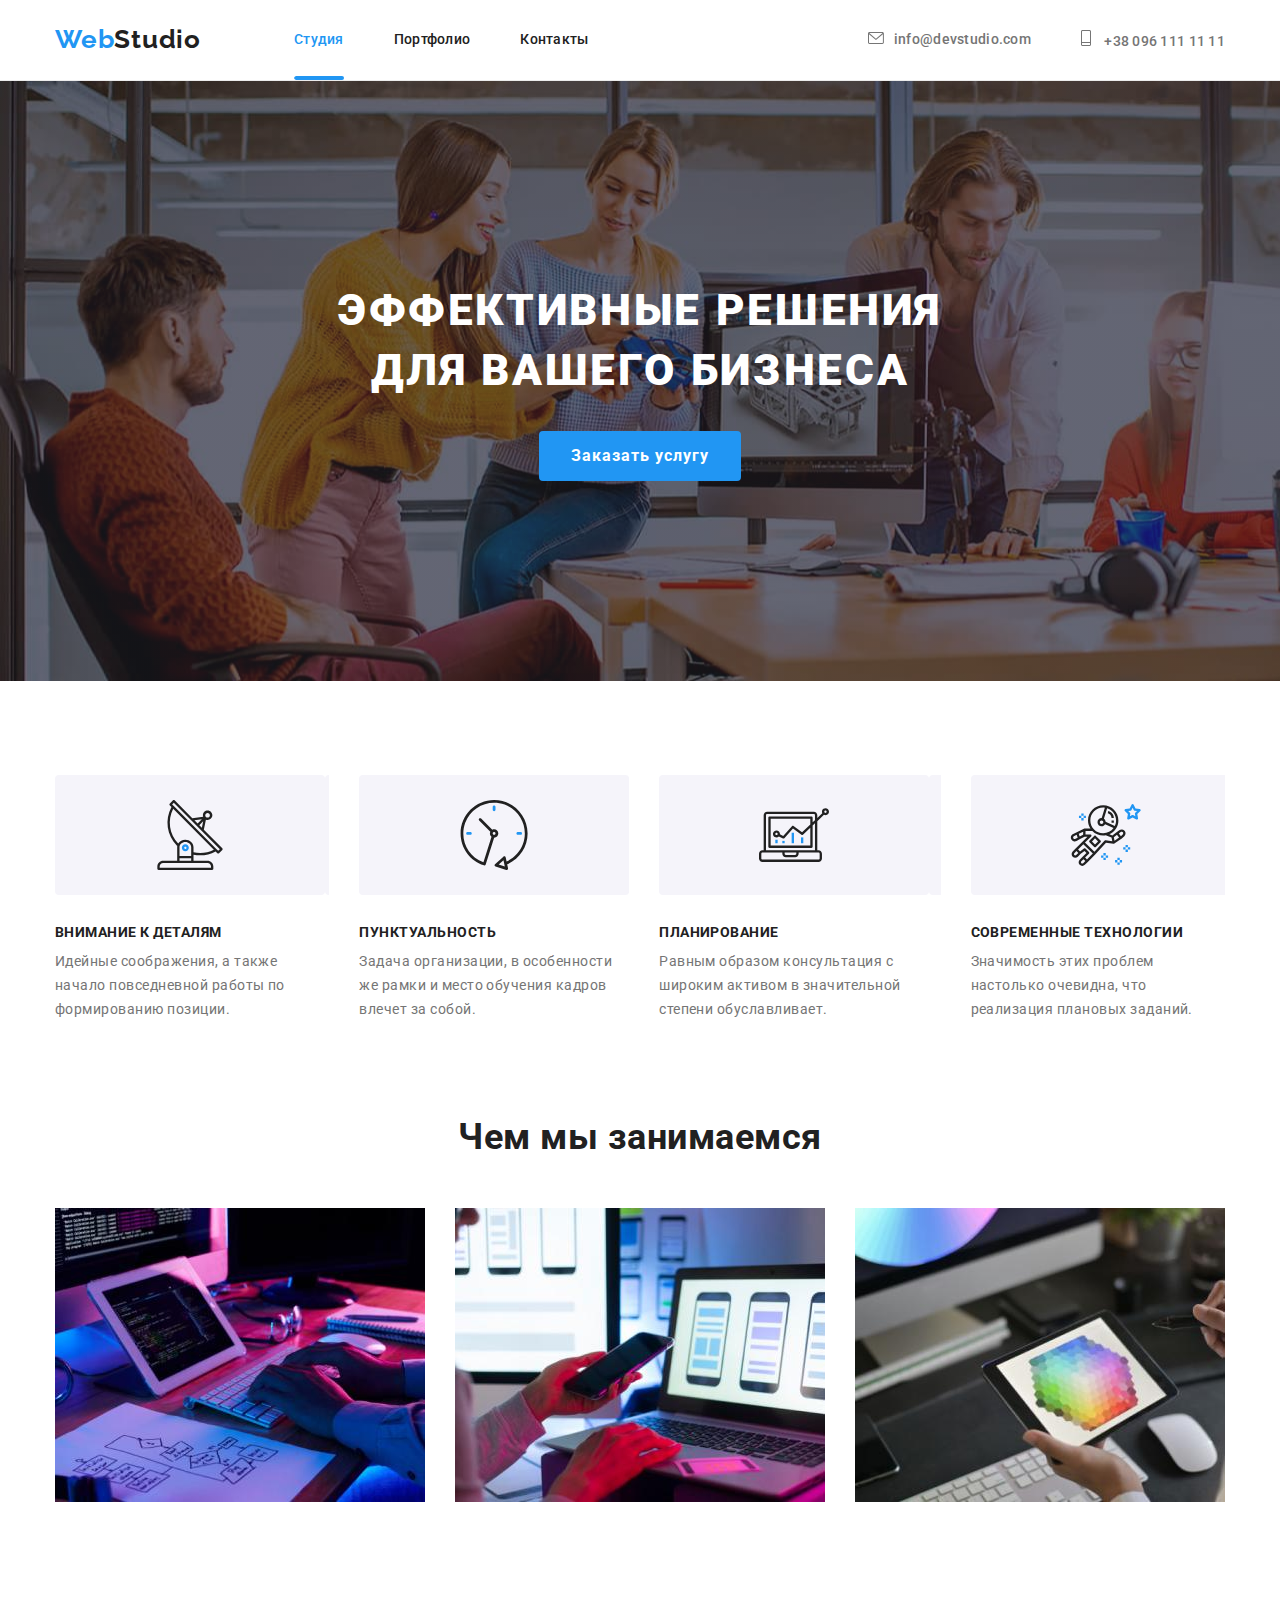
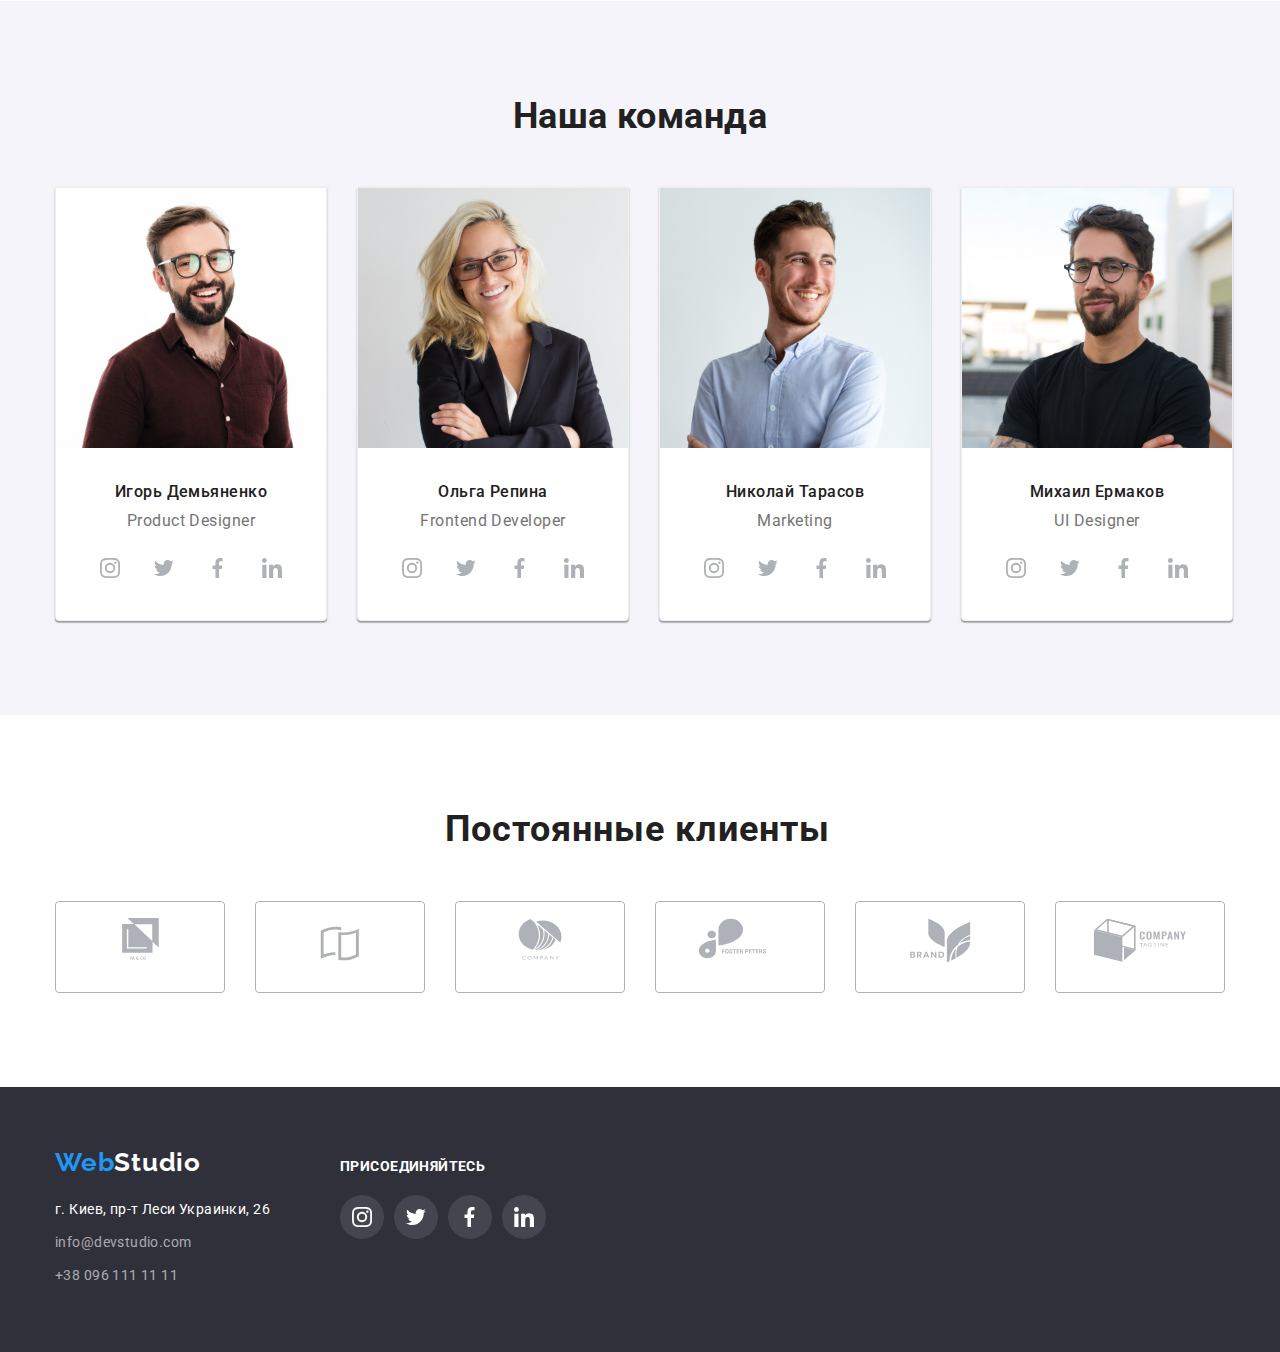
==== index.html @ eee0c43e "добавил подкчеркивание в хедере на текущей странице" ====
<!DOCTYPE html>
<html lang="ru">
<head>
    <meta charset="UTF-8">
    <meta http-equiv="X-UA-Compatible" content="IE=edge">
    <meta name="viewport" content="width=device-width, initial-scale=1.0">
    <title>"Эфективное решение для вашего бизнеса"</title>
    <link rel="preconnect" href="https://fonts.googleapis.com">
    <link rel="preconnect" href="https://fonts.gstatic.com" crossorigin>
<link rel="preconnect" href="https://fonts.googleapis.com">
<link rel="preconnect" href="https://fonts.gstatic.com" crossorigin>
<link href="https://fonts.googleapis.com/css2?family=Raleway:wght@700&family=Roboto:wght@400;500;700;900&display=swap" rel="stylesheet">    
<link rel="stylesheet" href="https://cdnjs.cloudflare.com/ajax/libs/modern-normalize/1.1.0/modern-normalize.min.css">
<link rel="stylesheet" href="./css/styles.css">
</head>
<body>
    <header class="hader">
        <div class="conteiner header">
            <a class="logo" href="index.html">Web<span class="logo studio">Studio</span></a>
            <nav class="navigation-nav">
                <ul class="navigation">
                    <li class="navigation-list"><a class="navigation-link current" href="index.html">Студия</a></li>
                    <li class="navigation-list"><a class="navigation-link" href="./portfolio.html">Портфолио</a></li>
                    <li class="navigation-list"><a class="navigation-link" href="index.html">Контакты</a></li>
                </ul>
            </nav>
            <ul class="contacts">
                <li class="cotacts-li"> 
                    <a class="contacts-link" href="emailto:info@devstudio.com"><svg class="image-contacts" width="16" height="12">
                        <use href="./image/symbol-defs.svg#icon-envelope"></use></svg>info@devstudio.com
                    </a>
                </li>
                <li class="contacts-li">
                    <a class="contacts-link" href="tel:+380961111111"><svg class="image-contacts" width="10" height="16">
                        <use href="./image/symbol-defs.svg#icon-telephone"></use></svg> +38 096 111 11 11
                    </a>
                </li>
            </ul>
        </div>
    </header>
        
    <main>
       <section class="section main">
            <div class="conteiner hero">
                <h1 class="main-title">Эффективные решения для вашего бизнеса</h1>
                <button class="main-button" type="button">Заказать услугу</button>
            </div>
        </section>
        <section class="section feature">
            <div class="conteiner">
                <ul class="feature-ul">
                    <li class="feature-li attention">
                        <h3 class="feature-title">Внимание к деталям</h3>
                        <p class="text">Идейные соображения, а также начало повседневной работы по формированию позиции.</p>
                    </li>
                    <li class="feature-li punctuality">
                        <h3 class="feature-title">Пунктуальность</h3>
                        <p class="text">Задача организации, в особенности же рамки и место обучения кадров влечет за собой.</p>
                    </li>
                    <li class="feature-li planning">
                        <h3 class="feature-title">Планирование</h3>
                        <p class="text">Равным образом консультация с широким активом в значительной степени обуславливает.</p>
                    </li>
                    <li class="feature-li technology">
                        <h3 class="feature-title">Современные технологии</h3>
                        <p class="text">Значимость этих проблем настолько очевидна, что реализация плановых заданий.</p>
                    </li>
                </ul>
            </div>
        </section>
        <section class="section activities">
            <div class="conteiner activities">
                <h2 class="activities-title">Чем мы занимаемся</h2>
                <ul class="activities-list">
                    <li class="activities-img">
                        <img src="./image/business1.jpg" width="370" alt="клавиатура и схемы">
                    </li>
                    <li class="activities-img">
                        <img src="./image/business2.jpg" width="370" alt="разработка мобильного приложения">
                    </li>
                    <li class="activities-img">
                        <img src="./image/business3.jpg" width="370" alt="цвета в приложении">
                    </li>
                </ul>
            </div>
        </section>
        <section class="section team">
            <div class="conteiner">
                <h2 class="team-title">Наша команда</h2>
                <ul class="team-ul">
                    <li class="team-list">
                        <img src="./image/фото1.jpg" width="270" alt="фото Игоря">
                        <h3 class="name">Игорь Демьяненко</h3>
                        <p class="job">Product Designer</p>
                        <ul class="social-ul">
                            <li class="social-li"><a class="social-link" href=""><svg class="social-image"><use href="./image/symbol-defs.svg#icon-instagram"></use></svg></a></li>
                            <li class="social-li"><a class="social-link" href=""><svg class="social-image"><use href="./image/symbol-defs.svg#icon-twt"></use></svg></a></li>
                            <li class="social-li"><a class="social-link" href=""><svg class="social-image"><use href="./image/symbol-defs.svg#icon-fb"></use></svg></a></li>
                            <li class="social-li"><a class="social-link" href=""><svg class="social-image"><use href="./image/symbol-defs.svg#icon-linkedin-1"></use></svg></a></li>

                        </ul>
                    </li>
                    <li class="team-list">
                        <img src="./image/фото2.jpg" width="270" alt="фото Ольги">
                        <h3 class="name">Ольга Репина</h3>
                        <p class="job">Frontend Developer</p>
                        <ul class="social-ul">
                            <li class="social-li"><a class="social-link" href=""><svg class="social-image"><use href="./image/symbol-defs.svg#icon-instagram"></use></svg></a></li>
                            <li class="social-li"><a class="social-link" href=""><svg class="social-image"><use href="./image/symbol-defs.svg#icon-twt"></use></svg></a></li>
                            <li class="social-li"><a class="social-link" href=""><svg class="social-image"><use href="./image/symbol-defs.svg#icon-fb"></use></svg></a></li>
                            <li class="social-li"><a class="social-link" href=""><svg class="social-image"><use href="./image/symbol-defs.svg#icon-linkedin-1"></use></svg></a></li>

                        </ul>
                    </li>
                    <li class="team-list">
                        <img src="./image/фото3.jpg" width="270" alt="фото Николая">
                        <h3 class="name">Николай Тарасов</h3>
                        <p class="job">Marketing</p>
                        <ul class="social-ul">
                            <li class="social-li"><a class="social-link" href=""><svg class="social-image"><use href="./image/symbol-defs.svg#icon-instagram"></use></svg></a></li>
                            <li class="social-li"><a class="social-link" href=""><svg class="social-image"><use href="./image/symbol-defs.svg#icon-twt"></use></svg></a></li>
                            <li class="social-li"><a class="social-link" href=""><svg class="social-image"><use href="./image/symbol-defs.svg#icon-fb"></use></svg></a></li>
                            <li class="social-li"><a class="social-link" href=""><svg class="social-image"><use href="./image/symbol-defs.svg#icon-linkedin-1"></use></svg></a></li>
                        </ul>
                    </li>
                    <li class="team-list">
                        <img src="./image/фото4.jpg" width="270" alt="фото Михаила">
                        <h3 class="name">Михаил Ермаков</h3>
                        <p class="job">UI Designer</p>
                        <ul class="social-ul">
                            <li class="social-li"><a class="social-link" href=""><svg class="social-image"><use href="./image/symbol-defs.svg#icon-instagram"></use></svg></a></li>
                            <li class="social-li"><a class="social-link" href=""><svg class="social-image"><use href="./image/symbol-defs.svg#icon-twt"></use></svg></a></li>
                            <li class="social-li"><a class="social-link" href=""><svg class="social-image"><use href="./image/symbol-defs.svg#icon-fb"></use></svg></a></li>
                            <li class="social-li"><a class="social-link" href=""><svg class="social-image"><use href="./image/symbol-defs.svg#icon-linkedin-1"></use></svg></a></li>
                        </ul>
                    </li>
                </ul>
            </div>
        </section>
        <section class="section clients">
            <div class="conteiner"> 
                <h2 class="title-clients">Постоянные клиенты</h2>
                <ul class="clients-ul">
                    <li class="clients-li"><a href="" class="clients-link"><svg class="icon-clients" width="41" height="42"><use href="./image/symbol-defs.svg#icon-gr1"></use></svg></a></li>
                    <li class="clients-li"><a href="" class="clients-link"><svg class="icon-clients" width="40" height="52"><use href="./image/symbol-defs.svg#icon-gr2"></use></svg></a></li>
                    <li class="clients-li"><a href="" class="clients-link"><svg class="icon-clients" width="44" height="42"><use href="./image/symbol-defs.svg#icon-gr3"></use></svg></a></li>
                    <li class="clients-li"><a href="" class="clients-link"><svg class="icon-clients" width="85" height="41"><use href="./image/symbol-defs.svg#icon-gr4"></use></svg></a></li>
                    <li class="clients-li"><a href="" class="clients-link"><svg class="icon-clients" width="63" height="45"><use href="./image/symbol-defs.svg#icon-gr5"></use></svg></a></li>
                    <li class="clients-li"><a href="" class="clients-link"><svg class="icon-clients" width="94" height="44"><use href="./image/symbol-defs.svg#icon-gr6"></use></svg></a></li>

                </ul>
            </div>

        </section>
    </main>
    <footer class="section-footer">
       <div class="conteiner footer">
            <div class="primary">
                <a class="logo white" href="index.html">Web<span class="footer-studio">Studio</span></a>
                <address class="adress-footer">
                    <p class="adress">г. Киев, пр-т Леси Украинки, 26</p>
                    <ul class="list">
                        <li><a class="contacts-footer" href="emailto:info@devstudio.com">info@devstudio.com </a></li>
                        <li><a class="contacts-footer tel" href="tel:+380961111111"> +38 096 111 11 11</a></li>
                    </ul>
                </address>
            </div>
            <div class="second">
                <h2 class="title-footer">Присоединяйтесь</h2>
                <ul class="social-footer">
                    <li class="footer-li"><a href="" class="footer-link"><svg class="icon-footer"><use href="./image/symbol-defs.svg#icon-instagram"></use></svg></a></li>
                    <li class="footer-li"><a href="" class="footer-link"><svg class="icon-footer"><use href="./image/symbol-defs.svg#icon-twt2"></use></svg></a></li>
                    <li class="footer-li"><a href="" class="footer-link"><svg class="icon-footer"><use href="./image/symbol-defs.svg#icon-fb2"></use></svg></a></li>
                    <li class="footer-li"><a href="" class="footer-link"><svg class="icon-footer"><use href="./image/symbol-defs.svg#icon-linkedin-1-1"></use></svg></a></li>
                </ul>
            </div>
        </div>
    </footer>
</body>
</html>
---- css/styles.css ----
:root {
    --primary-text-color: #757575;
    --title-text-color: #212121;
    --accent-color: #2196F3;
}


a {
    text-decoration: none;
    cursor: default;
}



body {
    color:var(--primary-text-color);
    background-color: #ffffff;
    font-family: roboto, sans-serif;
    letter-spacing: 0.03em;
}
ul {
    padding-inline-start: 0;
    margin-block-start: 0;
    margin-block-end: 0;
    list-style: none;
}
p {
    display: none;
    margin-block-start: 1em;
    margin-block-end: 1em;
    margin-inline-start: 0px;
    margin-inline-end: 0px;
}


.conteiner {
    width: 1200px;
    margin-left: auto;
    margin-right: auto;
    padding-left: 15px;
    padding-right: 15px;
    

}


.section {
    padding-top: 94px;
    padding-bottom: 94px;
}

/* секция хедер */

.logo {
    padding-right: auto;
    padding-top: 24px;
    padding-bottom: 25px;
    font-family: 'Raleway';
    font-style: normal;
    font-weight: 700;
    font-size: 26px;
    line-height: 1.19;
    letter-spacing: 0.03em;
    color: #2196F3; 
    
}
.studio {
    color: var(--title-text-color);
    margin-left: 0;
    padding-left: 0;
}

header {
    border-bottom: 1px solid #ECECEC;
}

.header {
    display: flex;
    align-items: center;
    margin-bottom: 0;
    
}

.navigation {
    display: flex;
    padding-left: 93px;
    margin-bottom: 0;
    margin-top: 0;
}


.navigation-link {
    padding-top: 32px;
    display: block;
    color: var(--title-text-color);
    font-family: 'Roboto';
    font-style: normal;
    font-weight: 500;
    font-size: 14px;
    line-height: 1.14;
    letter-spacing: 0.02em;
    
}
.navigation-list + .navigation-list {
    margin-left: 50px;
}

.contacts {
    display: flex;
    margin-left: auto;
    margin-bottom: 0;
    padding-left: 0;
    margin-top: 0;
    
}
.contacts-li {
    margin-left: 50px;
    
}

.navigation :hover, 
.navigation :focus {
    color: var(--accent-color);
}



.contacts-link {
    min-width: 142px;
    padding-top: 32px;
    padding-bottom: 32px;
    color: var(--primary-text-color);
    font-family: 'Roboto';
    font-weight: 500;
    font-size: 14px;
    line-height: 1.14;
    letter-spacing: 0.02em;
    
}

.contacts-link:hover,
.contacts-link:focus {
    fill: var(--accent-color);
    color: var(--accent-color);
}

.image-contacts {
    margin-right: 10px;
    fill: currentColor;
}
.current {
    color: var(--accent-color);
}
.current::after {
    content: "";
    background-image: url(../image/hover.svg);
    margin-top: 28px;
    display: block;
    width: 100%;
    height: 4px;
    border-radius: 2px;
}

/* главная секция */
.main {
    background-image: linear-gradient(to right,
            #2F303A66, rgba(47, 48, 58, 0.4)), url(../image/Img.jpg);
    text-align: center;
    padding-top: 200px;
    padding-bottom: 200px;

}

.main-title {
    margin-top: 0;
    margin-left: auto;
    margin-right: auto;
    margin-bottom: 30px;
    
    
    color: #FFFFFF;
    font-weight: 900;
    font-size: 44px;
    line-height: 1.36;
    letter-spacing: 0.06em;
    text-transform: uppercase;
    width: 696px;
    
    
    
}
.main-button {
    display: inline-block;
    cursor: pointer;
    padding: 10px 32px;
    
    min-width: 136px;
    color: #FFFFFF;
    background-color: #2196F3;
    font-weight: 700;
    font-size: 16px;
    line-height: 1.87;
    text-align: center;
    letter-spacing: 0.06em;
    border: 0;
    border-radius: 4px;
       
}

/* наши преимущества */
.feature {
    
    margin-left: auto;
    margin-right: auto;
}

.feature-ul {
    display: flex;
    align-items: center;
    margin-bottom: 0;
    margin-top: 0;
    padding-left: 0;

}
.attention::before{
background-image: url(../image/Group\ 1.svg);
content: "";
display: block;
height: 120px;
}

.punctuality::before{
    background-image: url(../image/Group\ 2.svg);
        content: "";
        display: block;
        height: 120px;
}
.planning::before {
    background-image: url(../image/Group\ 33.svg);
        content: "";
        display: block;
        height: 120px;
       
}

.technology::before {
    background-image: url(../image/Group\ 4.svg);
        content: "";
        display: block;
        height: 120px;
}

.feature-li + .feature-li {
    margin-left: 30px;
}
.feature-title {
    color: var(--title-text-color);
    font-weight: 700;
    font-size: 14px;
    line-height: 1.14;
    text-transform: uppercase;
    margin-top: 30px;
    margin-bottom: 10px;
    
}
.text {
    margin-top: 0;
    margin-bottom: 0;
    font-weight: 400;
    font-size: 14px;
    line-height: 1.71;
    display: block;
}

/* чем мы занимаемся */

.activities {
    margin-bottom: 0;
    padding-top: 0;
}
.activities-title {
    margin-bottom: 50px;
    margin-top: 0;
    text-align: center;

    color: var(--title-text-color);
    font-weight: 700;
    font-size: 36px;
    line-height: 42px;
        
}
.activities-list {
    display: flex;
    align-items: center;
    margin-bottom: 0;
    padding-left: 0;
    margin-top: 0;
}

.activities-img+.activities-img {
    padding-left: 30px;
}
/* наша команда */
.team {
    margin-top: 0;
    background: #F5F4FA;
    
}
.team-title {
    margin-top: 0;
    margin-bottom: 50px;
    color: var(--title-text-color);
    font-weight: 700;
    font-size: 36px;
    line-height: 1.17;
    text-align: center;
    
}

.team-list {
    border: 1px solid #EEEEEE;
    background: #ffffff;
    box-shadow: 0px 1px 3px rgba(0, 0, 0, 0.12), 0px 1px 1px rgba(0, 0, 0, 0.14), 0px 2px 1px rgba(0, 0, 0, 0.2);
    border-radius: 0px 0px 4px 4px;
}


.team-ul {
    display: flex;
    
}
.team-list + .team-list {
    margin-left: 30px;
}
.name {
    color: var(--title-text-color);
    font-weight: 500;
    font-size: 16px;
    line-height: 1.19;
    text-align: center;
    margin-bottom: 10px;
    margin-top: 30px;
    
}
.job {
    font-weight: 400;
    font-size: 16px;
    line-height: 1.19;
    text-align: center;
    margin-top: 0;
    display: block;
    width: 270px;
}
.social-ul {
    display: flex;
    margin-left: auto;
    margin-right: auto;
    margin-bottom: 30px;
    margin-top: 16px;
    width: 206px;
    
}
.social-image {
    width: 20px;
    height: 20px;
    
}
.social-link {
    width: 44px;
    height: 44px;
    border-radius: 50%;
    display: flex;
    padding: 12px;
    fill: #AFB1B8;
}

.social-link:hover,
.social-link:focus {
    background-color: var(--accent-color);
    fill: #ffffff;
}


.social-li + .social-li {
    margin-left: 10px;
}
/* секция клиенты */

.clients {
    
    margin-left: auto;
    margin-right: auto;
    text-align: center;
    
}
.title-clients {
    display: flex;
    width: 391px;
    font-family: 'Roboto';
    font-style: normal;
    font-weight: 700;
    font-size: 36px;
    line-height: 1.16;
    letter-spacing: 0.03em;
    color: #212121;
    margin-bottom:0;
    margin-top: 0;
    margin-left: auto;
    margin-right: auto;
    padding: 0;
    margin-block-start: 0;
    margin-block-end: 0;
}

.clients-ul {
    display: flex;
    width: 1170px;
    justify-content: center;
    text-align: center;
    color: #AFB1B8;
    margin-top: 50px;
}

.clients-li {
   
    display: flex;
}
.clients-li + .clients-li {
    margin-left: 30px;
}

.clients-link {
    display: flex;
    padding: 16px 32px;
    fill: #AFB1B8;
    width: 170px;
    height: 92px;
    text-align: center;
    justify-content: center;
    border: 1px solid #AFB1B8;
    border-radius: 4px;
}

.icon-clients {
    color: currentColor;
}


 .clients-link:hover,
 .clients-link:focus {
    fill: #2196F3;
    border: 1px solid #2196F3;
 }



/* футер */
.section-footer {
    background-color: #2F303A;
    margin-right: auto;
    color: var(--primary-text-color);
    padding-top: 60px;
    padding-bottom: 60px;
    display: flex;
   
    
}

.footer {
    display: flex;
}

.primary {
    margin-right: 70px;
}

.footer-studio {
    font-weight: 700;
    font-size: 26px;
    line-height: 1.19;
    letter-spacing: 0.03em;
    color: #FFFFFF
}
.adress-foter {
    padding-bottom: 60px;
    display: flex;
}

.white {
    display: block;
    margin-bottom: 20px;
    
    padding: 0;
}
.adress {
    margin-top: 0;
    margin-bottom: 9px;
    color: #ffffff;
    font-family: 'Roboto';
    font-style: normal;
    font-weight: 400;
    font-size: 14px;
    line-height: 1.71;
    letter-spacing: 0.03em;
    display: block;
    
}
.contacts-footer {
    display: block;
    margin-bottom: 9px;
    color: rgba(255, 255, 255, 0.6);
    text-decoration: none;
    cursor: default;
    font-family: 'Roboto';
    font-style: normal;
    font-weight: 400;
    font-size: 14px;
    line-height: 1.71;
    letter-spacing: 0.03em;
}
.tel {
    margin-bottom: 0;
}
.list {
    margin-top: 0;
    margin-bottom: 4px;
    padding-left: 0;
    
}



.list :hover, 
.list :focus {
color: var(--accent-color);
}

.second {
    
    width: 206px;
}
.title-footer {
    font-family: 'Roboto';
    font-style: normal;
    font-weight: 700;
    font-size: 14px;
    line-height: 1.14;
    letter-spacing: 0.03em;
    text-transform: uppercase;
    color: #FFFFFF;
    display: flex;
    margin-bottom: 20px;
    
    width: 145px;
    
}
.social-footer {
    display: flex;
    width: 206px;
    margin-left: auto;
    margin-right: auto;

}
.footer-li {
    width: 44px;
    height: 44px;
}
.footer-li + .footer-li {
    margin-left: 10px;
}
.footer-link {
    display: flex;
    border-radius: 50%;
    padding: 12px;
    width: 44px;
    height: 44px;
    background: rgba(255, 255, 255, 0.1);
    fill: #ffffff
}

.icon-footer {
    width: 20px;
    height: 20px;

}

.footer-link:hover, 
.footer-link:focus {
    background: #2196F3;
}

/* css для портфолио */



.filter {
    display: flex;
    margin-top: 0;
    margin-bottom: 50px;
    width: 594px;
    margin-left: auto;
    margin-right: auto;
}

.filter-li {
    display: flex;
    margin-top: 0;
   
    
}

.filter-button {
    border-radius: 4px;
    cursor: pointer;
    background: #F5F4FA;
    color: var(--title-text-color);
    font-weight: 500;
    font-size: 16px;
    line-height: 1.63;
    text-align: center;
    padding: 6px 22px;
    margin-right: 0;
    min-width: 16px;
    border: 0;
}

.filter-li+.filter-li {
    margin-left: 8px;
}

.filter-button:hover,
.filter-button:focus {
    background: var(--accent-color);
    color: #FFFFFF;
    box-shadow: 0px 3px 1px rgba(0, 0, 0, 0.1), 0px 1px 2px rgba(0, 0, 0, 0.08), 0px 2px 2px rgba(0, 0, 0, 0.12);
    border-radius: 4px;
}


.portfolio-main {
    display: flex;
    flex-wrap: wrap;
    margin-bottom: 0;
    margin-top: 0;
    padding-left: 0;
   
}

.portfolio-main :nth-child(n+7) {
    margin-bottom: 0px;
}
.portfolio-main :nth-child(3n) {
    margin-right: 0;
}

.portfolio-list {
    box-sizing: border-box;
    width: 370px;
    background: #FFFFFF;
    border: 1px solid #EEEEEE;
    margin-bottom: 30px;
    margin-right: 30px;
}

.portfolio-list:hover,
.portfolio-list:focus {
    
box-shadow: 0px 1px 1px rgba(0, 0, 0, 0.12), 
0px 4px 4px rgba(0, 0, 0, 0.06), 
1px 4px 6px rgba(0, 0, 0, 0.16);
}

.image-title {
    margin-left: 24px;
    margin-right: 24px;
    margin-top: 20px;
    margin-bottom: 20px;
    width: 322px;
    display: inline-block;
}

.portfolio-title {
    width: 322px;
    color: var(--title-text-color);
    font-weight: 700;
    font-size: 18px;
    line-height: 2;
    letter-spacing: 0.06em;
    cursor: default;
    text-decoration: none;
    margin-top: 0;
    margin-bottom: 4px;
    
    
    
}
.portfolio-text {
    width: 322px;
    color: var(--primary-text-color);
    font-weight: 400;
    font-size: 16px;
    line-height: 1.87;
    margin-top: 0;
    margin-bottom: 0;
    display: flex;
    

}
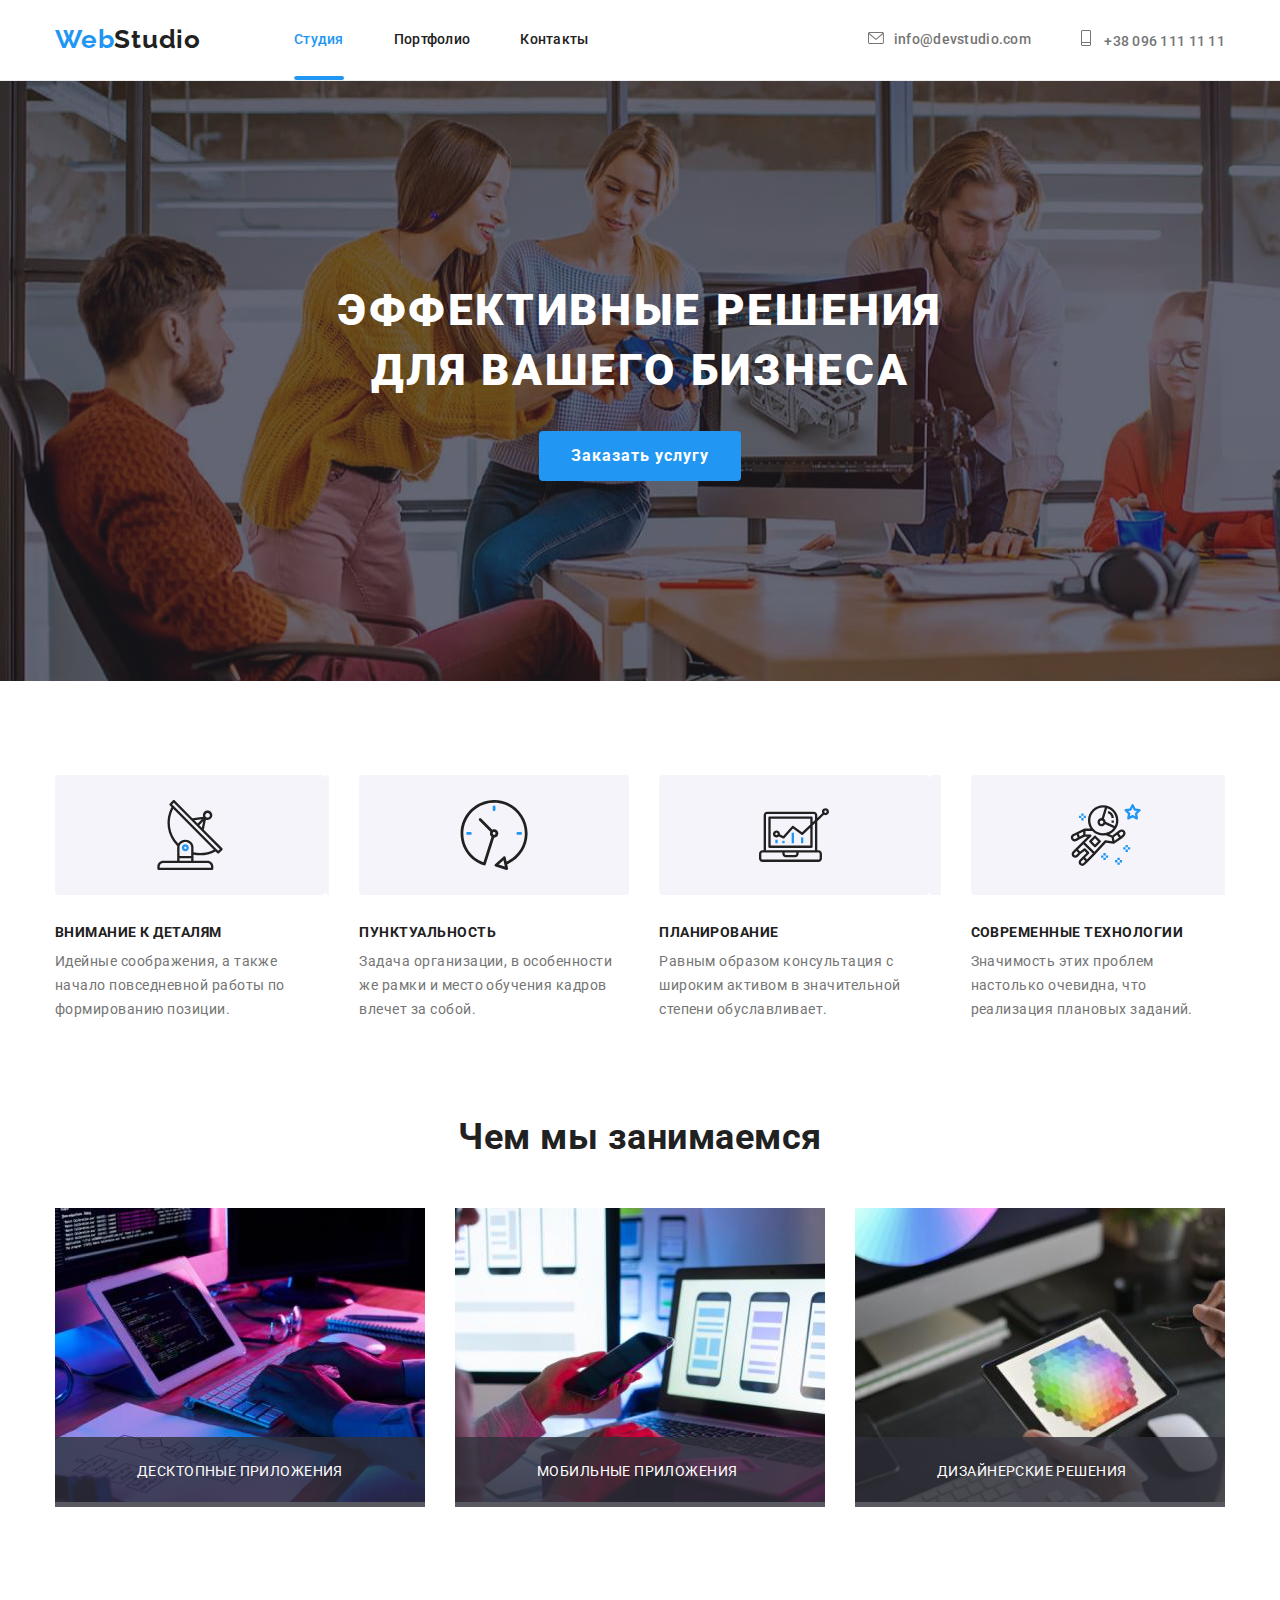
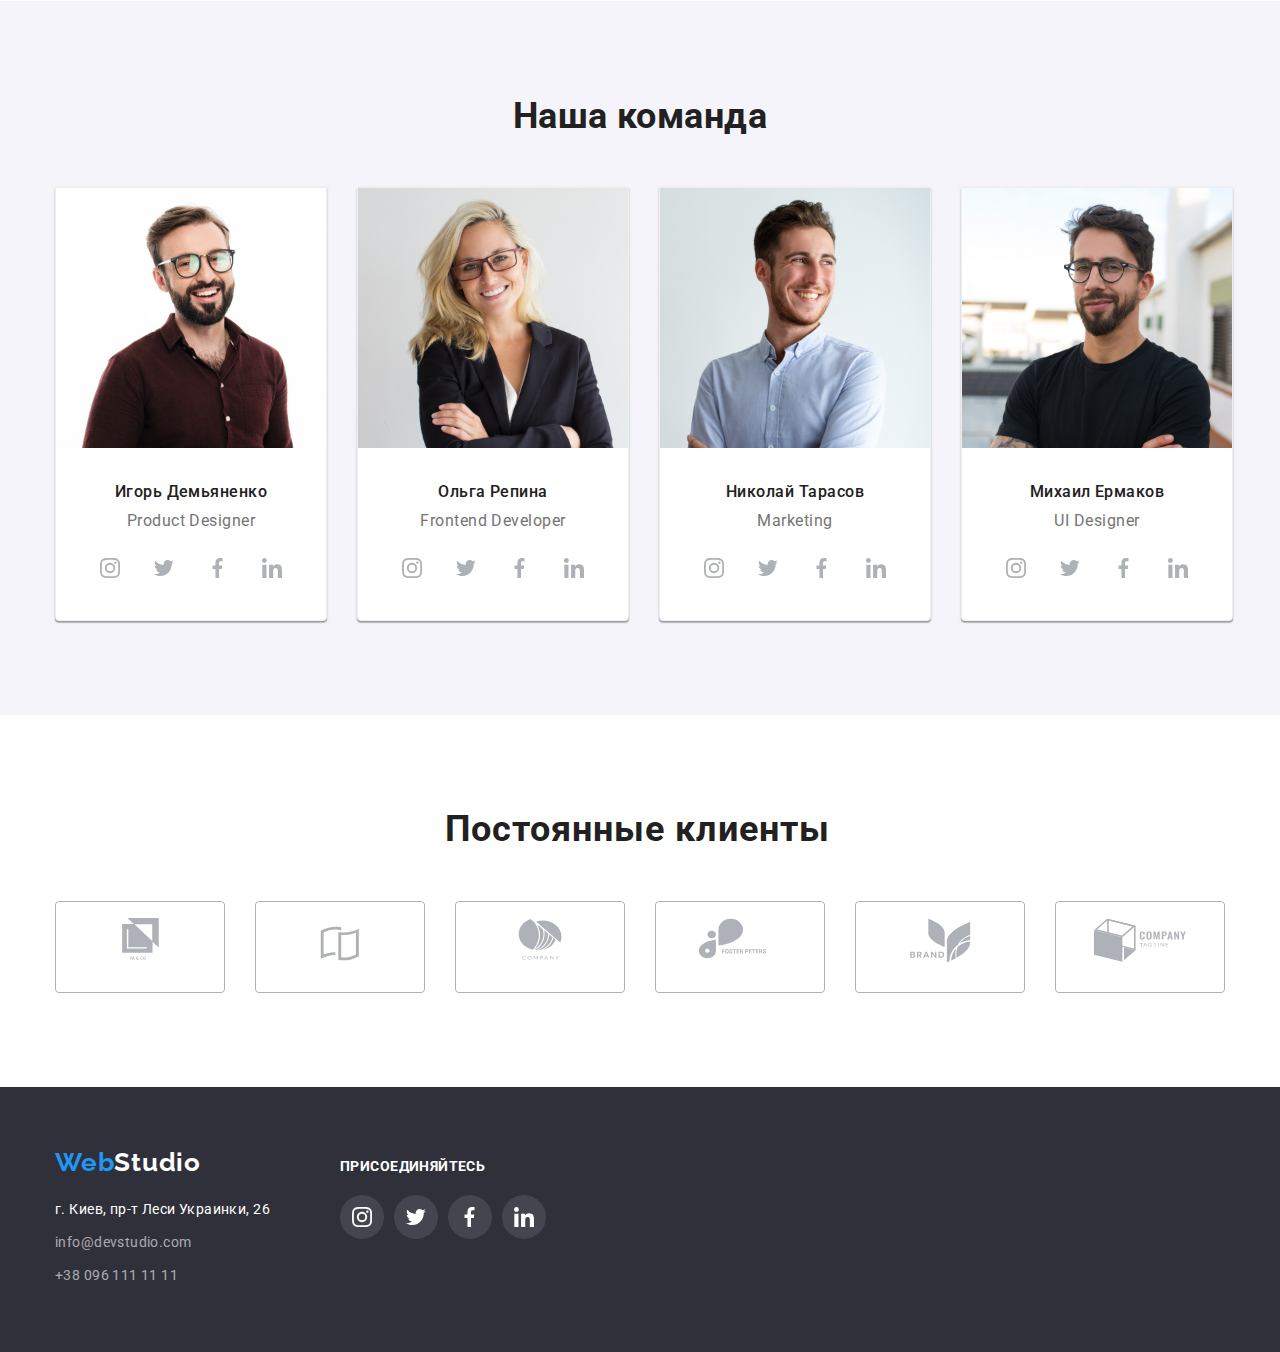
==== commit 2cbbde89: "добавил описание в изображение в секцию чем занимаемся" ====
--- a/index.html
+++ b/index.html
@@ -74,14 +74,18 @@
                 <ul class="activities-list">
                     <li class="activities-img">
                         <img src="./image/business1.jpg" width="370" alt="клавиатура и схемы">
+                        <p class="bg-text">Десктопные приложения</p>
                     </li>
                     <li class="activities-img">
                         <img src="./image/business2.jpg" width="370" alt="разработка мобильного приложения">
+                        <p class="bg-text">Мобильные приложения</p>
                     </li>
                     <li class="activities-img">
                         <img src="./image/business3.jpg" width="370" alt="цвета в приложении">
+                        <p class="bg-text">Дизайнерские решения</p>
                     </li>
                 </ul>
+                
             </div>
         </section>
         <section class="section team">
--- a/css/styles.css
+++ b/css/styles.css
@@ -297,9 +297,31 @@
     margin-top: 0;
 }
 
+.activities-img {
+    position: relative;
+    
+}
 .activities-img+.activities-img {
     padding-left: 30px;
 }
+
+.bg-text {
+    display: flex;
+    position: absolute;
+    bottom: 0;
+    right: 0;
+    font-size: 14px;
+    line-height: 1.14;
+    letter-spacing: 0.03em;
+    text-transform: uppercase;
+    color: #FFFFFF;
+    background: rgba(47, 48, 58, 0.8);
+    width: 370px;
+    margin: 0;
+    padding: 27px 82px;
+}
+
+
 /* наша команда */
 .team {
     margin-top: 0;
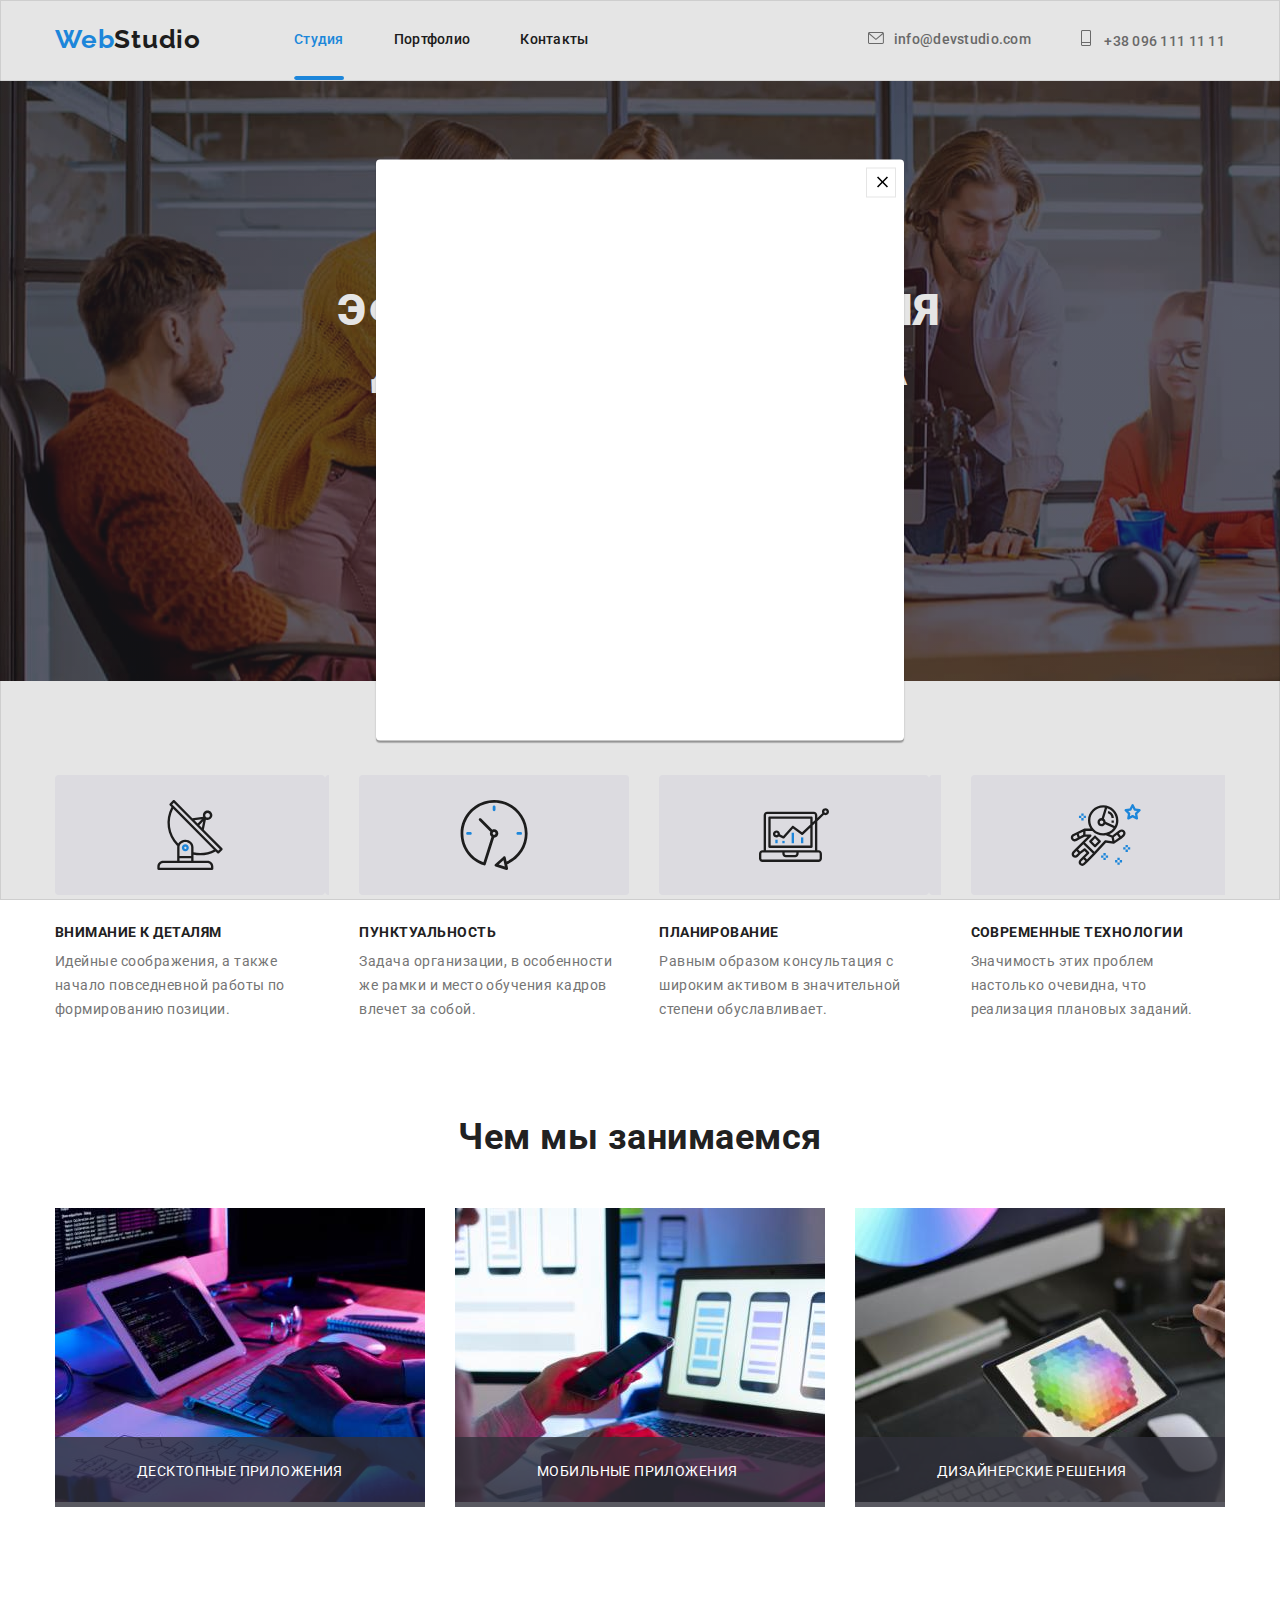
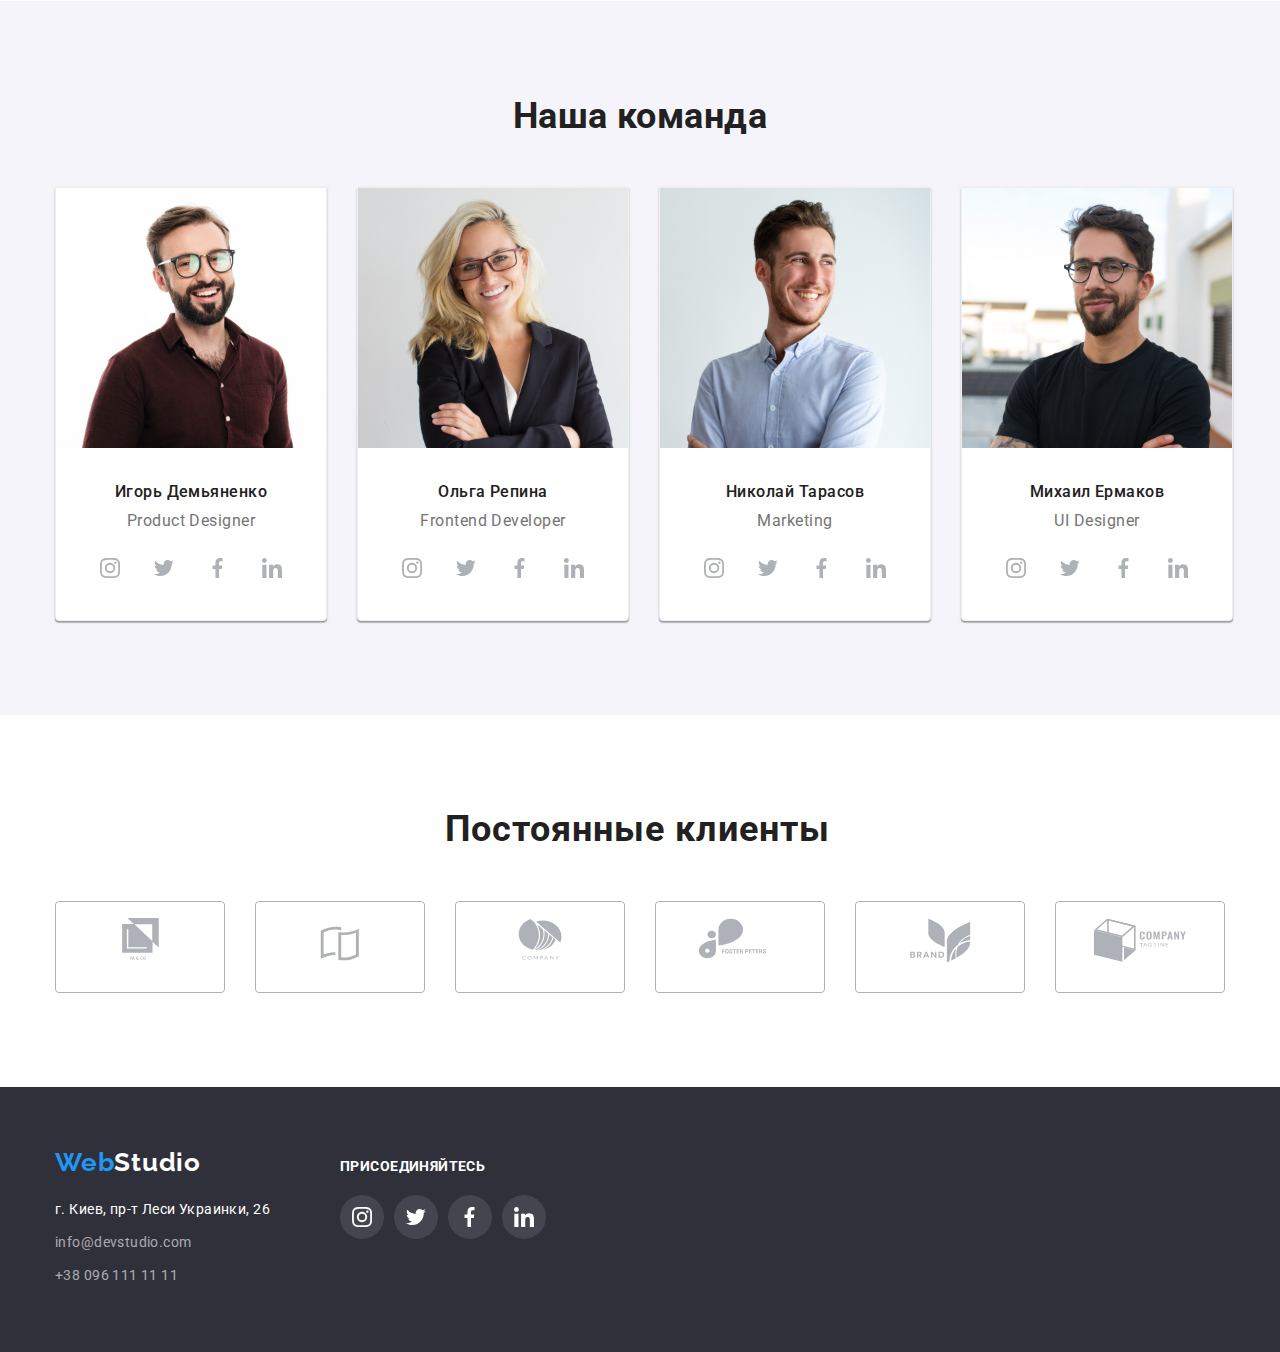
==== commit 6c134e2f: "работаю над основной кнопкой" ====
--- a/index.html
+++ b/index.html
@@ -180,5 +180,11 @@
             </div>
         </div>
     </footer>
+
+    <div class="backdrop">
+        <div class="modal">
+        <button type="button" class="closed"><svg class="image-closed"><use href="./image/close.svg"></use></svg></button>
+        </div>
+    </div>
 </body>
 </html>--- a/css/styles.css
+++ b/css/styles.css
@@ -610,6 +610,47 @@
 .footer-link:focus {
     background: #2196F3;
 }
+/* разметка для кнопки */
+.backdrop {
+    position: fixed;
+    width: 100%;
+    height: 100%;
+    top: 0;
+    left: 0;
+    
+    background-color: rgba(0, 0, 0, 0.1);
+    border: 1px solid #0000001A
+}
+
+.modal {
+    position: absolute;
+    top: 50%;
+    left: 50%;
+    transform: translate(-50%, -50%);
+    width: 528px;
+    height: 581px;
+    background-color: #FFFFFF;
+    box-shadow: 0px 1px 3px rgba(0, 0, 0, 0.12), 0px 1px 1px rgba(0, 0, 0, 0.14), 0px 2px 1px rgba(0, 0, 0, 0.2);
+    border-radius: 4px;
+    display: flex;
+
+}
+
+.image-closed {
+    display: flex;
+    width: 18px;
+    height: 18px;
+    fill: #000000;
+}
+.closed {
+    margin-left: 490px;
+    margin-top: 8px;
+    width: 30px;
+    height: 30px;
+    background: #FFFFFF;
+    border: 1px solid rgba(0, 0, 0, 0.1);
+   
+}
 
 /* css для портфолио */
 
@@ -676,6 +717,7 @@
 }
 
 .portfolio-list {
+    position: relative;
     box-sizing: border-box;
     width: 370px;
     background: #FFFFFF;
@@ -725,6 +767,27 @@
     margin-top: 0;
     margin-bottom: 0;
     display: flex;
-    
-
-}
+}
+
+.hover-portfolio {
+    opacity: 0;
+}
+.hover-portfolio:hover {
+    opacity: 1;
+}
+
+.hover-text {
+    position: absolute;
+    top: 0;
+    left: 0;
+    display: flex;
+    padding: 63px 24px;
+    margin: 0;
+    font-weight: 400;
+    font-size: 18px;
+    line-height: 1.55;
+    letter-spacing: 0.03em;
+    color: #FFFFFF;
+    background: rgba(33, 150, 243, 0.9);
+}
+
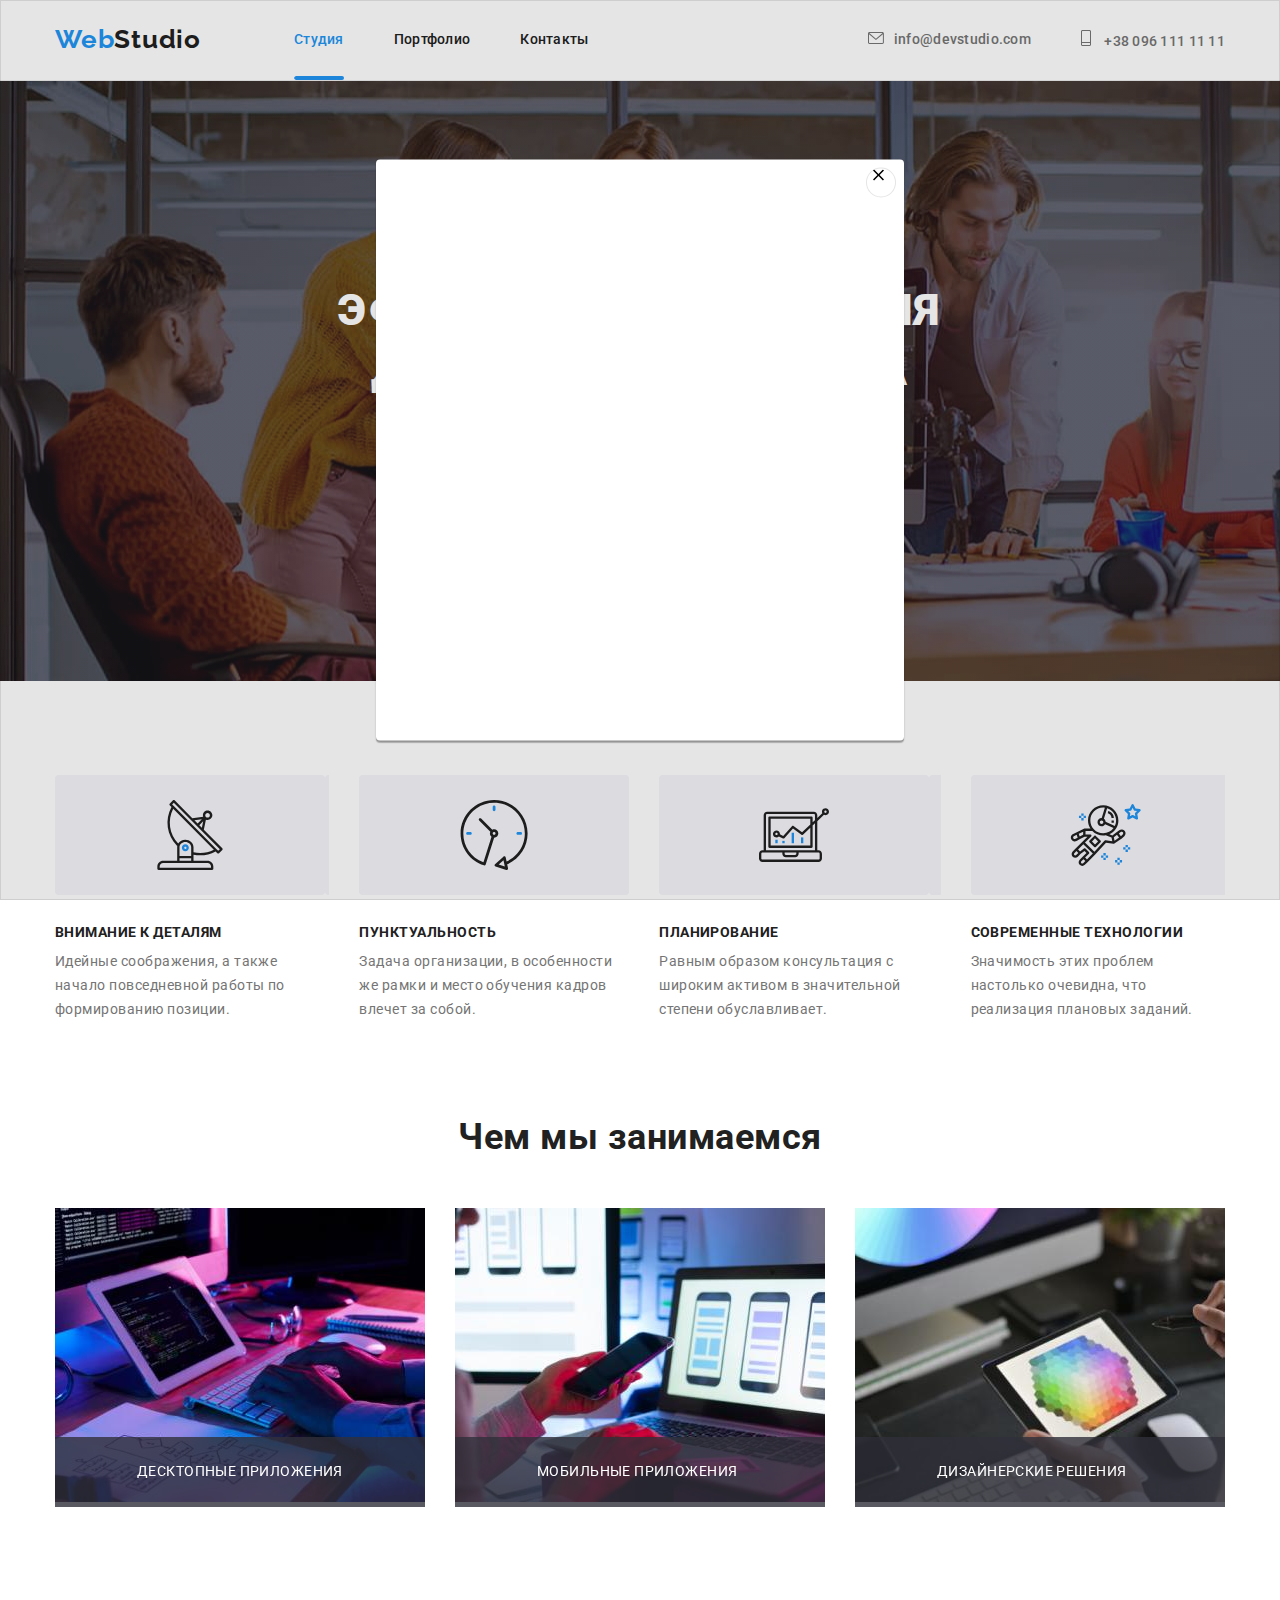
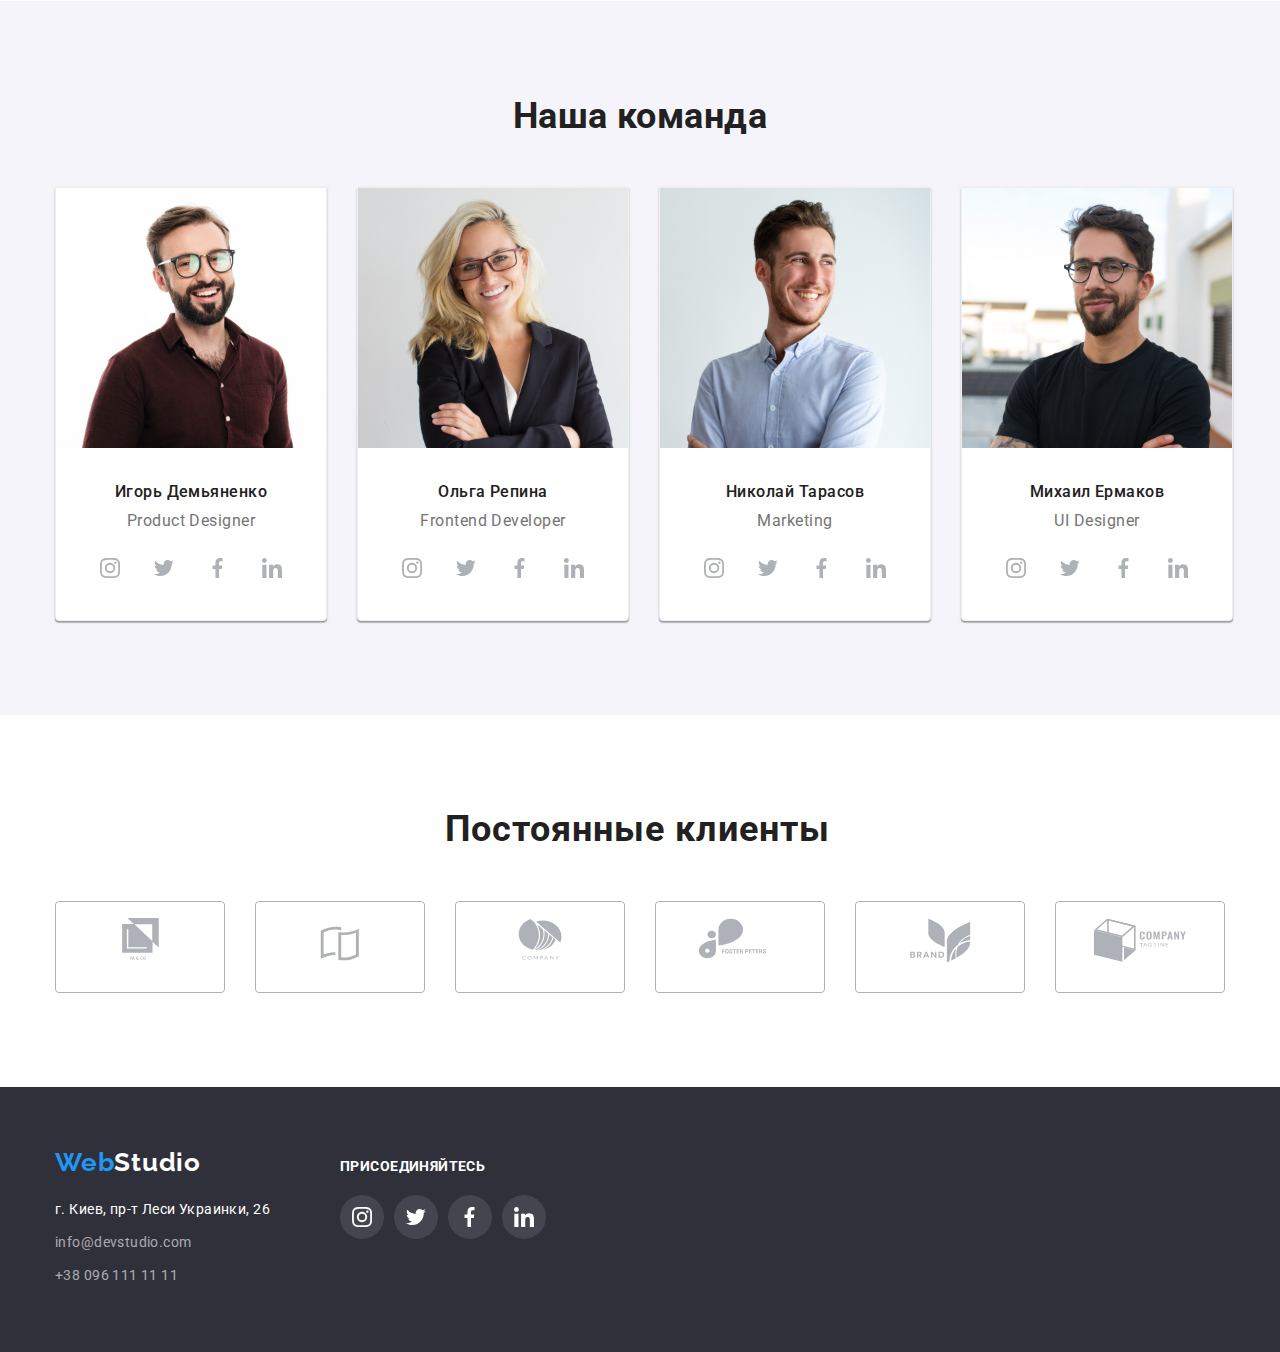
==== commit 249d4d95: "работаю над кнопкой" ====
--- a/index.html
+++ b/index.html
@@ -45,6 +45,16 @@
                 <h1 class="main-title">Эффективные решения для вашего бизнеса</h1>
                 <button class="main-button" type="button">Заказать услугу</button>
             </div>
+            <div class="backdrop">
+                <div class="modal">
+                    <button type="button" class="closed">
+                        <svg class="image-closed">
+                            <use href="./image/close.svg"></use>
+                        </svg>
+                    </button>
+                </div>
+            </div>
+
         </section>
         <section class="section feature">
             <div class="conteiner">
@@ -180,11 +190,5 @@
             </div>
         </div>
     </footer>
-
-    <div class="backdrop">
-        <div class="modal">
-        <button type="button" class="closed"><svg class="image-closed"><use href="./image/close.svg"></use></svg></button>
-        </div>
-    </div>
 </body>
 </html>--- a/css/styles.css
+++ b/css/styles.css
@@ -637,20 +637,25 @@
 }
 
 .image-closed {
-    display: flex;
     width: 18px;
     height: 18px;
     fill: #000000;
 }
 .closed {
+    position: absolute;
+    display: flex;
+    justify-content: center;
+    text-align: center;
     margin-left: 490px;
     margin-top: 8px;
     width: 30px;
     height: 30px;
     background: #FFFFFF;
     border: 1px solid rgba(0, 0, 0, 0.1);
-   
-}
+    border-radius: 50%;
+}
+
+
 
 /* css для портфолио */
 
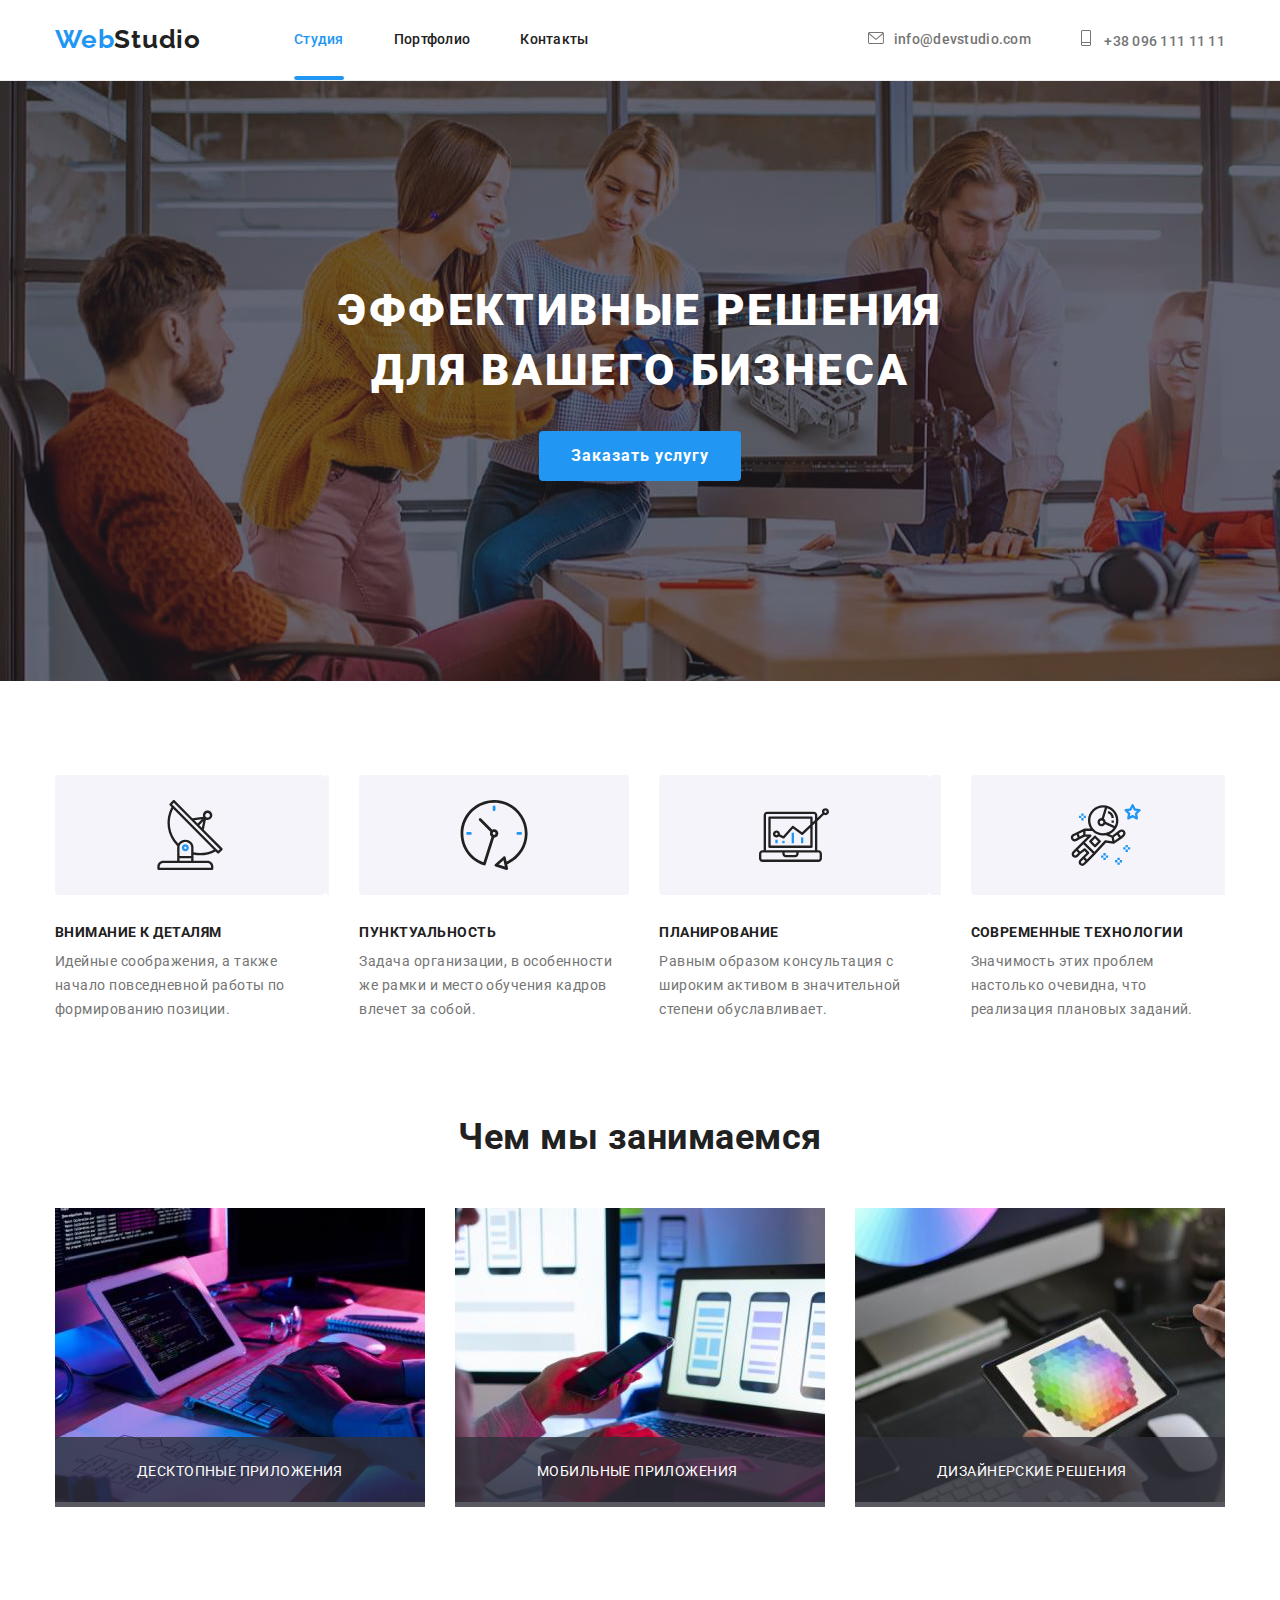
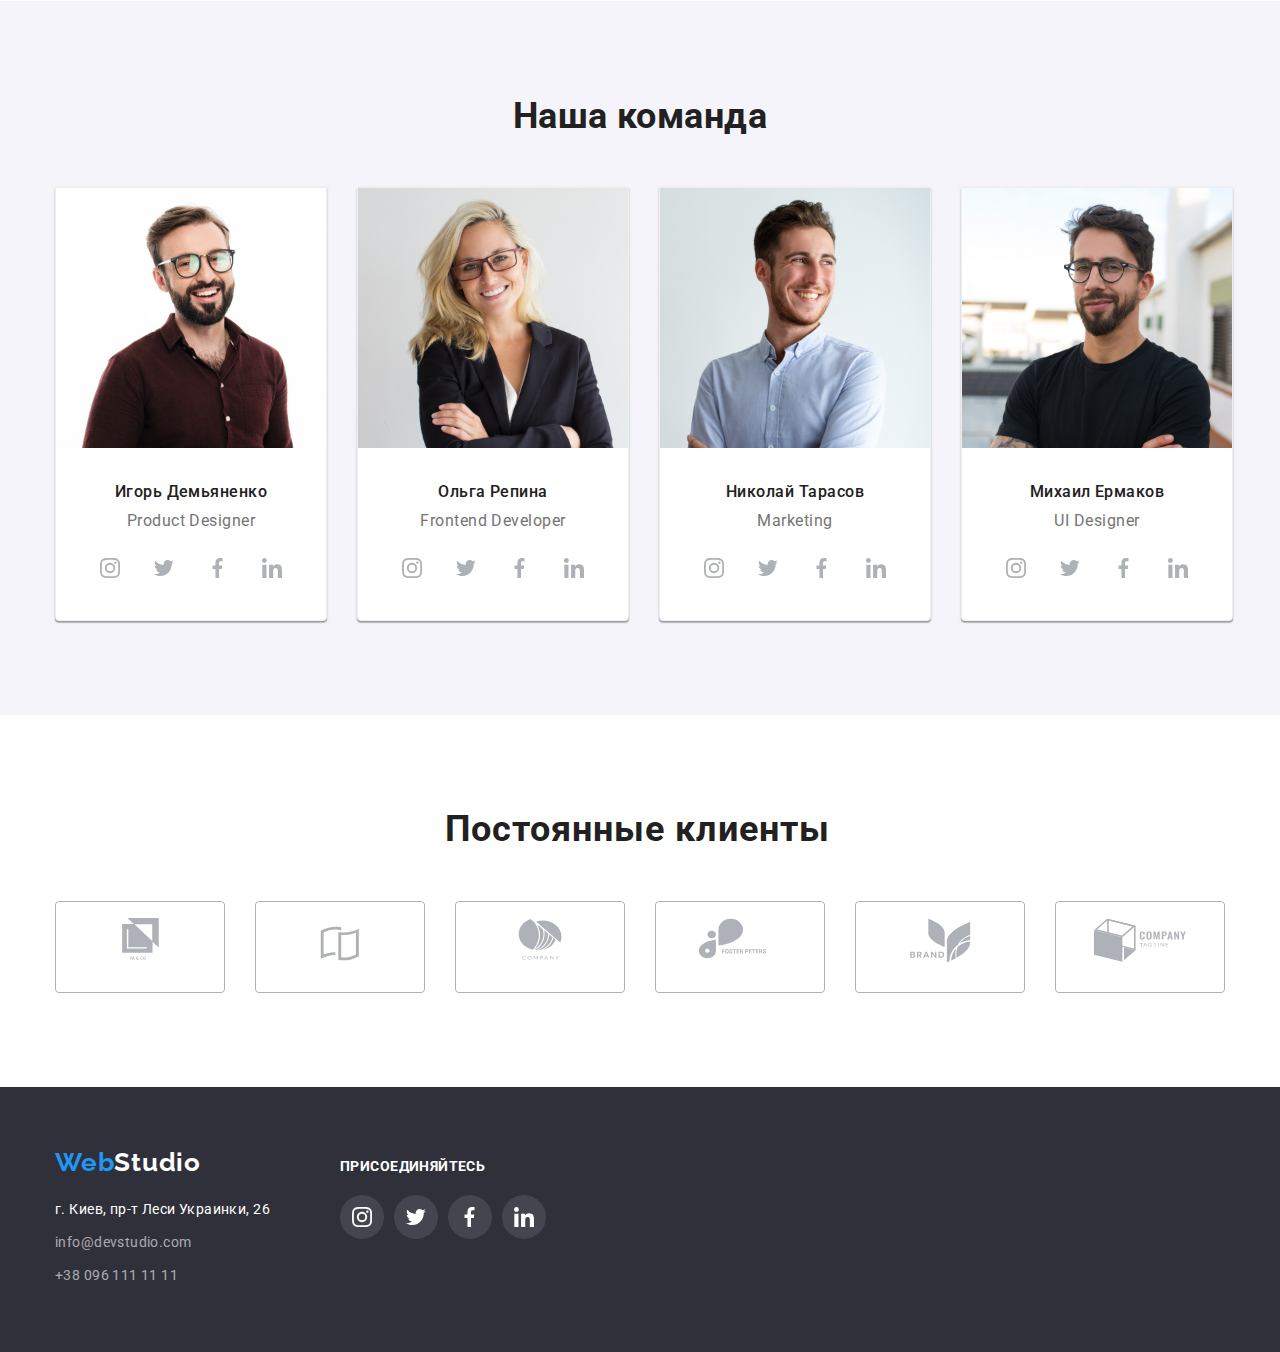
==== commit cde61e0e: "сделай основную кнопку и подключил js" ====
--- a/index.html
+++ b/index.html
@@ -43,18 +43,17 @@
        <section class="section main">
             <div class="conteiner hero">
                 <h1 class="main-title">Эффективные решения для вашего бизнеса</h1>
-                <button class="main-button" type="button">Заказать услугу</button>
+                <button class="main-button" type="button" data-modal-open>Заказать услугу</button>
             </div>
-            <div class="backdrop">
+            <div class="backdrop is-hidden" data-modal>
                 <div class="modal">
-                    <button type="button" class="closed">
+                    <button type="button" class="closed" data-modal-close>
                         <svg class="image-closed">
                             <use href="./image/close.svg"></use>
                         </svg>
                     </button>
                 </div>
             </div>
-
         </section>
         <section class="section feature">
             <div class="conteiner">
@@ -190,5 +189,6 @@
             </div>
         </div>
     </footer>
+<script src="./js/modal.js"></script>
 </body>
 </html>--- a/css/styles.css
+++ b/css/styles.css
@@ -299,6 +299,7 @@
 
 .activities-img {
     position: relative;
+    z-index: -1;
     
 }
 .activities-img+.activities-img {
@@ -610,6 +611,8 @@
 .footer-link:focus {
     background: #2196F3;
 }
+
+
 /* разметка для кнопки */
 .backdrop {
     position: fixed;
@@ -617,9 +620,13 @@
     height: 100%;
     top: 0;
     left: 0;
-    
     background-color: rgba(0, 0, 0, 0.1);
     border: 1px solid #0000001A
+}
+
+.backdrop.is-hidden {
+    opacity: 0;
+    pointer-events: none;
 }
 
 .modal {
@@ -653,6 +660,7 @@
     background: #FFFFFF;
     border: 1px solid rgba(0, 0, 0, 0.1);
     border-radius: 50%;
+    cursor: pointer;
 }
 
 
